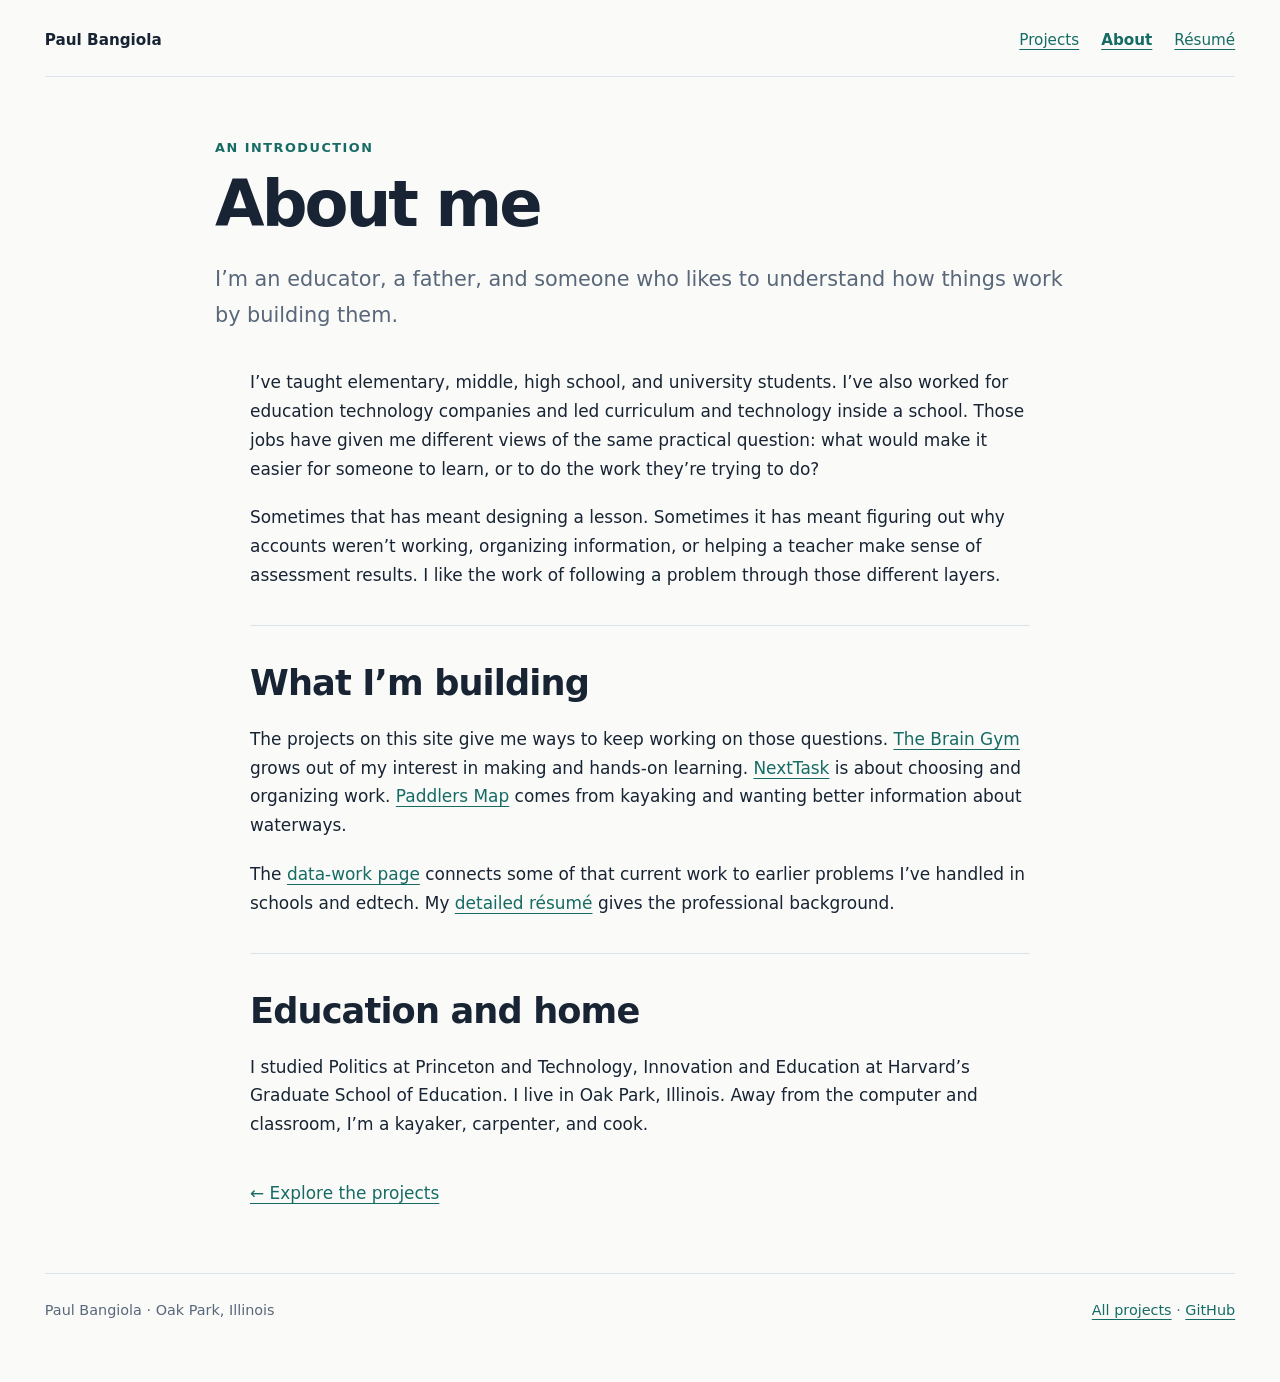
==== about.html @ 673c5e63 "Add about.html portfolio page" ====
<!doctype html>
<html lang="en"><head><meta charset="utf-8"><meta name="viewport" content="width=device-width, initial-scale=1"><meta name="description" content="About Paul Bangiola, an educator, maker, and builder in Oak Park, Illinois."><title>About | Paul Bangiola</title><link rel="stylesheet" href="portfolio.css"></head><body><a class="skip" href="#content">Skip to content</a><div class="shell"><nav class="topnav" aria-label="Main navigation"><a class="name" href="index.html">Paul Bangiola</a><div class="navlinks"><a href="index.html#projects">Projects</a><a href="about.html" aria-current="page">About</a><a href="resume.html">Résumé</a></div></nav><main id="content"><header class="pagehead"><p class="eyebrow">An introduction</p><h1>About me</h1><p class="lead">I’m an educator, a father, and someone who likes to understand how things work by building them.</p></header><div class="reading"><p>I’ve taught elementary, middle, high school, and university students. I’ve also worked for education technology companies and led curriculum and technology inside a school. Those jobs have given me different views of the same practical question: what would make it easier for someone to learn, or to do the work they’re trying to do?</p><p>Sometimes that has meant designing a lesson. Sometimes it has meant figuring out why accounts weren’t working, organizing information, or helping a teacher make sense of assessment results. I like the work of following a problem through those different layers.</p><section><h2>What I’m building</h2><p>The projects on this site give me ways to keep working on those questions. <a href="brain-gym.html">The Brain Gym</a> grows out of my interest in making and hands-on learning. <a href="nexttask.html">NextTask</a> is about choosing and organizing work. <a href="paddlers-map.html">Paddlers Map</a> comes from kayaking and wanting better information about waterways.</p><p>The <a href="data-work.html">data-work page</a> connects some of that current work to earlier problems I’ve handled in schools and edtech. My <a href="resume.html">detailed résumé</a> gives the professional background.</p></section><section><h2>Education and home</h2><p>I studied Politics at Princeton and Technology, Innovation and Education at Harvard’s Graduate School of Education. I live in Oak Park, Illinois. Away from the computer and classroom, I’m a kayaker, carpenter, and cook.</p></section><p class="back"><a href="index.html#projects">← Explore the projects</a></p></div></main><footer class="sitefooter"><p>Paul Bangiola · Oak Park, Illinois</p><div><a href="index.html#projects">All projects</a> · <a href="https://github.com/pbangiola">GitHub</a></div></footer></div></body></html>
---- portfolio.css ----
:root{color-scheme:light;--ink:#182434;--muted:#59677a;--line:#dce3e9;--accent:#176b65;--paper:#fff;--bg:#fafbf8}
*{box-sizing:border-box}html{scroll-behavior:smooth;scroll-padding-top:24px}body{margin:0;background:var(--bg);color:var(--ink);font-family:system-ui,-apple-system,BlinkMacSystemFont,"Segoe UI",sans-serif;line-height:1.7}a{color:var(--accent);text-underline-offset:4px}a:focus-visible{outline:3px solid var(--accent);outline-offset:5px}.skip{position:absolute;top:-100px;left:24px;background:#fff;padding:12px;z-index:3}.skip:focus{top:4px}.shell{max-width:1500px;margin:auto;padding:28px clamp(18px,3.5vw,54px) 60px}.topnav{display:flex;align-items:center;justify-content:space-between;gap:18px;flex-wrap:wrap;border-bottom:1px solid var(--line);padding-bottom:22px;font-size:.95rem}.topnav .name{font-weight:750;text-decoration:none;color:var(--ink)}.navlinks{display:flex;gap:22px;flex-wrap:wrap}.navlinks [aria-current=page]{font-weight:700}.hero{margin:30px 0 52px;background:#eaf1eb;border:1px solid #d5e1d8;border-radius:24px;padding:clamp(28px,5.5vw,76px);min-height:390px;display:flex;flex-direction:column;justify-content:center}.eyebrow{font-size:.8rem;font-weight:700;letter-spacing:.12em;text-transform:uppercase;color:var(--accent);margin:0 0 12px}h1{font-size:clamp(2.65rem,6vw,5.3rem);line-height:1.06;letter-spacing:-.045em;margin:0 0 24px}h2{font-size:clamp(1.6rem,3vw,2.2rem);letter-spacing:-.025em;line-height:1.25;margin:0 0 20px}h3{font-size:1.25rem;line-height:1.35;margin:0 0 12px}p{margin:0 0 20px}.hero .lead{font-size:clamp(1.15rem,2vw,1.5rem);line-height:1.6;max-width:860px;margin-bottom:18px}.hero .intro{color:#43574d;max-width:800px;font-size:1.05rem}.actions{display:flex;gap:12px;flex-wrap:wrap;margin-top:10px}.button{display:inline-block;border:1px solid var(--accent);border-radius:8px;padding:10px 17px;font-size:.95rem;font-weight:650;text-decoration:none}.button.primary{background:var(--accent);color:white}.button:hover{box-shadow:0 2px 8px #176b651a}.section-intro{display:flex;justify-content:space-between;align-items:baseline;gap:15px;flex-wrap:wrap;margin-bottom:22px}.section-intro h2{margin:0}.section-intro p{margin:0;color:var(--muted);font-size:.95rem}.projects{display:grid;grid-template-columns:minmax(0,1fr);gap:22px;align-items:stretch}.card{display:flex;flex-direction:column;min-width:0;min-height:290px;padding:28px;background:var(--paper);border:1px solid var(--line);border-radius:16px;color:var(--ink);text-decoration:none;transition:border-color .15s,box-shadow .15s,transform .15s}.card:hover{border-color:#7da69a;box-shadow:0 8px 25px #1824340a;transform:translateY(-3px)}.card .category{font-size:.78rem;color:var(--accent);letter-spacing:.06em;margin:0 0 24px;font-weight:650}.card h3{font-size:1.4rem;letter-spacing:-.02em}.card p{color:var(--muted);font-size:.98rem;margin-bottom:22px}.card .open{margin-top:auto;padding-top:10px;font-size:.9rem;color:var(--accent);font-weight:650}.pagehead{max-width:850px;margin:60px auto 35px}.pagehead h1{font-size:clamp(2.5rem,5vw,4.3rem)}.pagehead .lead{font-size:1.3rem;color:var(--muted)}.reading{max-width:780px;margin:auto;font-size:1.06rem}.reading section{padding-top:35px;margin-top:35px;border-top:1px solid var(--line)}.reading li{margin:9px 0}.reading ul{padding-left:22px}.meta{font-size:.93rem;color:var(--muted)}.related{padding:24px;background:#eaf1eb;border-radius:12px;margin:35px 0}.related h2{font-size:1.2rem}.toc{display:flex;gap:12px 22px;flex-wrap:wrap;font-size:.95rem;margin:26px 0 0}.job{margin:32px 0 38px}.job h3{margin-bottom:5px}.job .meta{margin-bottom:14px}.resume-page h2{font-size:1.65rem}.back{margin:40px 0 0}.sitefooter{margin-top:65px;padding-top:24px;border-top:1px solid var(--line);color:var(--muted);font-size:.9rem;display:flex;justify-content:space-between;gap:14px;flex-wrap:wrap}.sitefooter p{margin:0}
@media(min-width:520px){.projects{grid-template-columns:repeat(2,minmax(0,1fr))}}
@media(min-width:960px){.projects{grid-template-columns:repeat(3,minmax(0,1fr))}}
@media(min-width:1280px){.projects{grid-template-columns:repeat(4,minmax(0,1fr))}}
@media(max-width:600px){.topnav{font-size:.9rem}.navlinks{gap:16px}.hero{min-height:0;border-radius:16px;margin:24px 0 36px}.card{padding:23px;min-height:260px}.projects{gap:16px}.pagehead{margin-top:38px}.reading{font-size:1.025rem}}
@media(prefers-reduced-motion:reduce){html{scroll-behavior:auto}.card{transition:none}.card:hover{transform:none}}
@media print{body{background:white}.shell{max-width:none;padding:0}.topnav,.skip,.sitefooter,.back,.actions,.toc{display:none}.pagehead{margin:0 0 24px}.pagehead h1{font-size:30pt}.reading{max-width:none;font-size:10.5pt}.job{break-inside:avoid}a{color:inherit}}
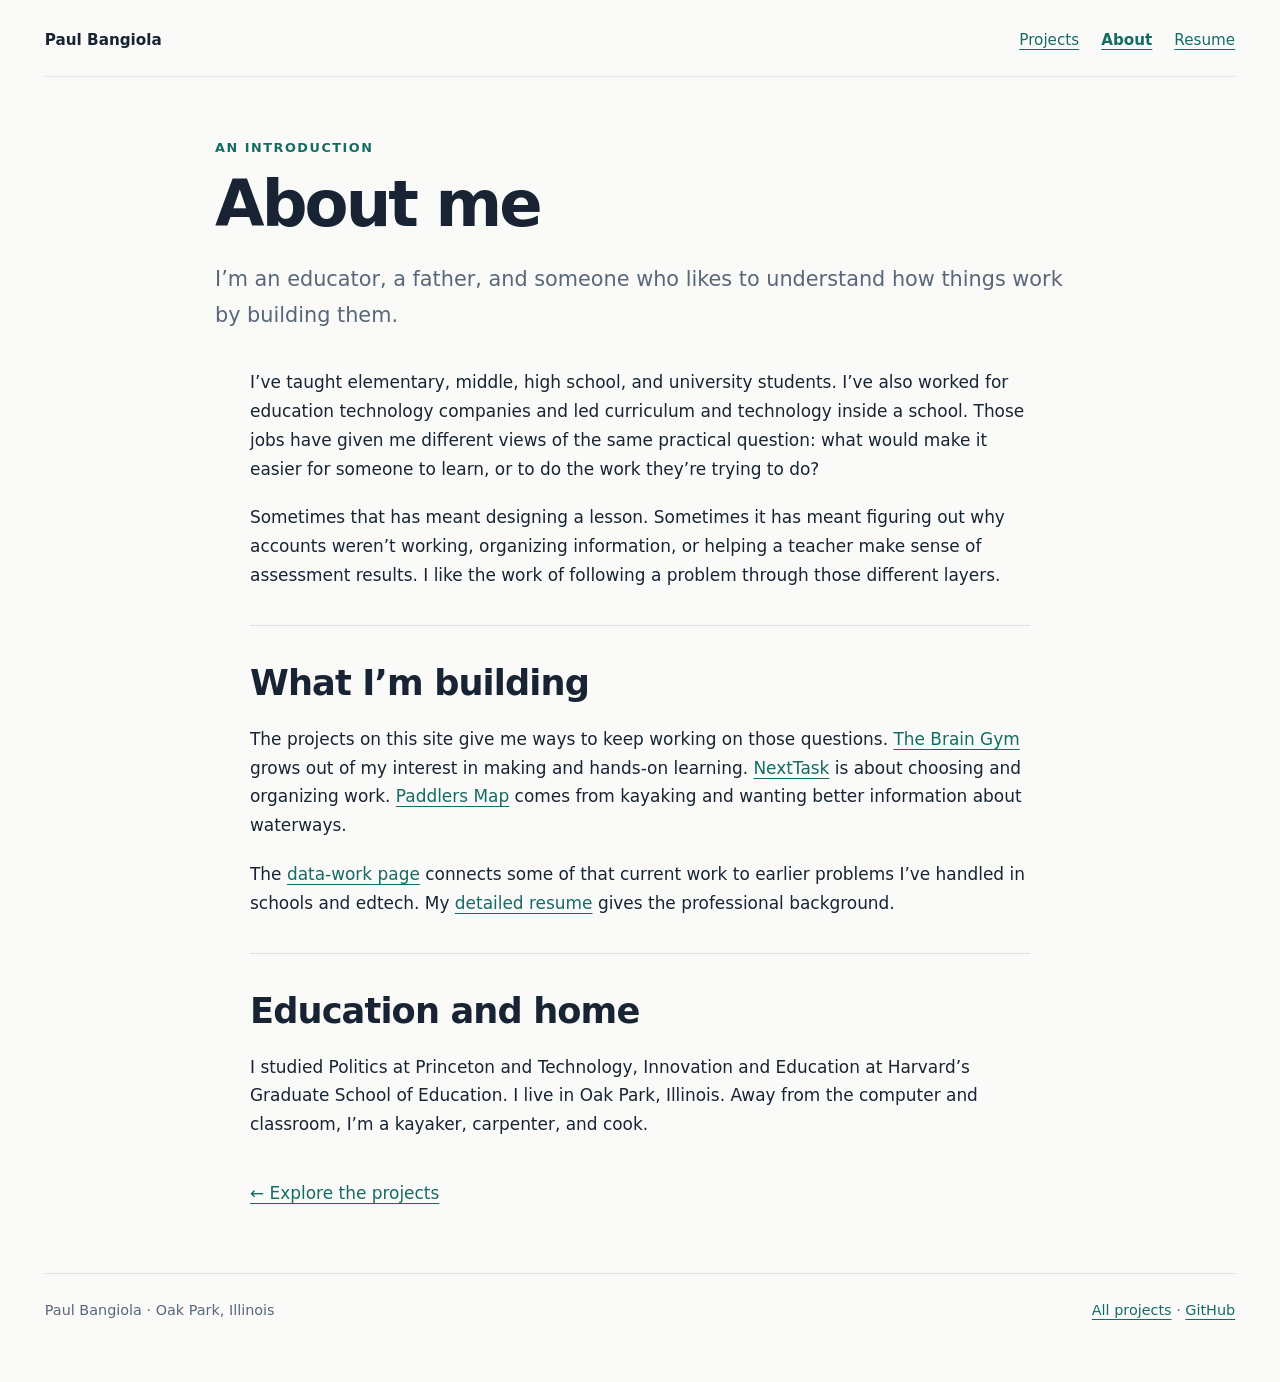
==== commit 45a07bf0: "Use resume without accents" ====
--- a/about.html
+++ b/about.html
@@ -1,2 +1,2 @@
 <!doctype html>
-<html lang="en"><head><meta charset="utf-8"><meta name="viewport" content="width=device-width, initial-scale=1"><meta name="description" content="About Paul Bangiola, an educator, maker, and builder in Oak Park, Illinois."><title>About | Paul Bangiola</title><link rel="stylesheet" href="portfolio.css"></head><body><a class="skip" href="#content">Skip to content</a><div class="shell"><nav class="topnav" aria-label="Main navigation"><a class="name" href="index.html">Paul Bangiola</a><div class="navlinks"><a href="index.html#projects">Projects</a><a href="about.html" aria-current="page">About</a><a href="resume.html">Résumé</a></div></nav><main id="content"><header class="pagehead"><p class="eyebrow">An introduction</p><h1>About me</h1><p class="lead">I’m an educator, a father, and someone who likes to understand how things work by building them.</p></header><div class="reading"><p>I’ve taught elementary, middle, high school, and university students. I’ve also worked for education technology companies and led curriculum and technology inside a school. Those jobs have given me different views of the same practical question: what would make it easier for someone to learn, or to do the work they’re trying to do?</p><p>Sometimes that has meant designing a lesson. Sometimes it has meant figuring out why accounts weren’t working, organizing information, or helping a teacher make sense of assessment results. I like the work of following a problem through those different layers.</p><section><h2>What I’m building</h2><p>The projects on this site give me ways to keep working on those questions. <a href="brain-gym.html">The Brain Gym</a> grows out of my interest in making and hands-on learning. <a href="nexttask.html">NextTask</a> is about choosing and organizing work. <a href="paddlers-map.html">Paddlers Map</a> comes from kayaking and wanting better information about waterways.</p><p>The <a href="data-work.html">data-work page</a> connects some of that current work to earlier problems I’ve handled in schools and edtech. My <a href="resume.html">detailed résumé</a> gives the professional background.</p></section><section><h2>Education and home</h2><p>I studied Politics at Princeton and Technology, Innovation and Education at Harvard’s Graduate School of Education. I live in Oak Park, Illinois. Away from the computer and classroom, I’m a kayaker, carpenter, and cook.</p></section><p class="back"><a href="index.html#projects">← Explore the projects</a></p></div></main><footer class="sitefooter"><p>Paul Bangiola · Oak Park, Illinois</p><div><a href="index.html#projects">All projects</a> · <a href="https://github.com/pbangiola">GitHub</a></div></footer></div></body></html>
+<html lang="en"><head><meta charset="utf-8"><meta name="viewport" content="width=device-width, initial-scale=1"><meta name="description" content="About Paul Bangiola, an educator, maker, and builder in Oak Park, Illinois."><title>About | Paul Bangiola</title><link rel="stylesheet" href="portfolio.css"></head><body><a class="skip" href="#content">Skip to content</a><div class="shell"><nav class="topnav" aria-label="Main navigation"><a class="name" href="index.html">Paul Bangiola</a><div class="navlinks"><a href="index.html#projects">Projects</a><a href="about.html" aria-current="page">About</a><a href="resume.html">Resume</a></div></nav><main id="content"><header class="pagehead"><p class="eyebrow">An introduction</p><h1>About me</h1><p class="lead">I’m an educator, a father, and someone who likes to understand how things work by building them.</p></header><div class="reading"><p>I’ve taught elementary, middle, high school, and university students. I’ve also worked for education technology companies and led curriculum and technology inside a school. Those jobs have given me different views of the same practical question: what would make it easier for someone to learn, or to do the work they’re trying to do?</p><p>Sometimes that has meant designing a lesson. Sometimes it has meant figuring out why accounts weren’t working, organizing information, or helping a teacher make sense of assessment results. I like the work of following a problem through those different layers.</p><section><h2>What I’m building</h2><p>The projects on this site give me ways to keep working on those questions. <a href="brain-gym.html">The Brain Gym</a> grows out of my interest in making and hands-on learning. <a href="nexttask.html">NextTask</a> is about choosing and organizing work. <a href="paddlers-map.html">Paddlers Map</a> comes from kayaking and wanting better information about waterways.</p><p>The <a href="data-work.html">data-work page</a> connects some of that current work to earlier problems I’ve handled in schools and edtech. My <a href="resume.html">detailed resume</a> gives the professional background.</p></section><section><h2>Education and home</h2><p>I studied Politics at Princeton and Technology, Innovation and Education at Harvard’s Graduate School of Education. I live in Oak Park, Illinois. Away from the computer and classroom, I’m a kayaker, carpenter, and cook.</p></section><p class="back"><a href="index.html#projects">← Explore the projects</a></p></div></main><footer class="sitefooter"><p>Paul Bangiola · Oak Park, Illinois</p><div><a href="index.html#projects">All projects</a> · <a href="https://github.com/pbangiola">GitHub</a></div></footer></div></body></html>
